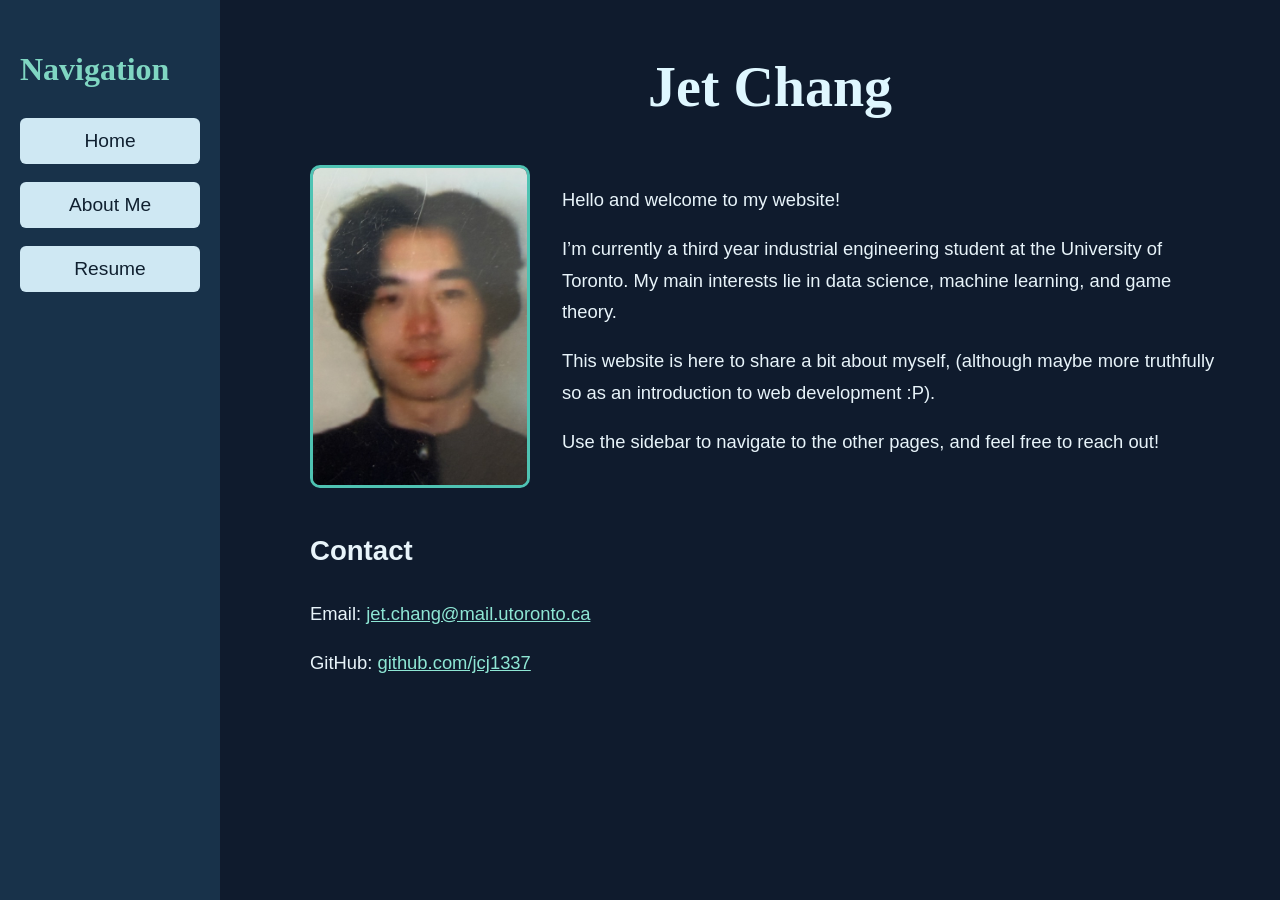
==== index.html @ d9544628 "new" ====
<!DOCTYPE html>
<html lang="en">
<head>
  <meta charset="UTF-8" />
  <meta name="viewport" content="width=device-width, initial-scale=1.0" />
  <title>Home | Jet Chang</title>
  <link rel="stylesheet" href="style.css" />
</head>
<body>
  <div class="sidebar">
    <h1>Navigation</h1>
    <a href="index.html">Home</a>
    <a href="about.html">About Me</a>
    <a href="resume.pdf" download>Resume</a>
  </div>

  <div class="content">
    <h1 class="title">Jet Chang</h1>

    <div class="home-intro">
      <img src="images/profile.png" alt="Profile photo" class="profile-image" />

      <div class="home-text">
        <p>Hello and welcome to my website!</p>

        <p>
          I’m currently a third year industrial engineering student at the University
          of Toronto. My main interests lie in data science, machine learning, and game theory.
        </p>

        <p>
          This website is here to share a bit about myself, (although maybe more truthfully so as an introduction to web development :P).
        </p>

        <p>
          Use the sidebar to navigate to the other pages, and feel free to reach out!
        </p>
      </div>
    </div>

    <h2>Contact</h2>
    <p>Email: <a href="mailto:jet.chang@mail.utoronto.ca">jet.chang@mail.utoronto.ca</a></p>
    <p>GitHub: <a href="https://github.com/jcj1337" target="_blank">github.com/jcj1337</a></p>
  </div>
</body>
</html>
---- style.css ----
body {
  margin: 0;
  background-color: #0f1b2d;
  color: #e8f4fa;
  font-family: Georgia, sans-serif;
}

.sidebar {
  position: fixed;
  left: 0;
  top: 0;
  width: 220px;
  height: 100vh;
  background-color: #18324a;
  padding: 30px 20px;
  box-sizing: border-box;
}

.sidebar h1 {
  color: #7fd6c2;
  font-family: Georgia, serif;
  font-size: 2rem;
  margin-bottom: 30px;
}

.sidebar a {
  display: block;
  text-decoration: none;
  color: #102030;
  background-color: #cfe8f3;
  padding: 12px;
  margin-bottom: 18px;
  text-align: center;
  font-size: 1.2rem;
  border-radius: 6px;
  transition: 0.2s ease;
}

.sidebar a:hover {
  background-color: #a9dccc;
}

.content {
  margin-left: 260px;
  padding: 40px 50px;
  max-width: 950px;
  font-size: 1.15rem;
  line-height: 1.7;
}

.title {
  text-align: center;
  font-family: Georgia, serif;
  font-size: 3.5rem;
  margin-top: 0;
  margin-bottom: 30px;
  color: #dff7ff;
}

.intro {
  margin-bottom: 28px;
}

.about-section {
  margin-bottom: 50px;
}

.about-section h2 {
  font-family: Georgia, serif;
  font-size: 2.2rem;
  margin-top: 50px;
  margin-bottom: 16px;
  color: #7fd6c2;
}

.about-section p {
  margin-bottom: 22px;
}

.about-image {
  float: right;
  width: 35%;
  max-width: 420px;
  margin: 10px 0 24px 36px;
  border: 3px solid #4fc3b3;
  border-radius: 6px;
  box-sizing: border-box;
}

.highlight-text {
  font-weight: bold;
  color: #7fc9ff;
}
.about-page::after {
  content: "";
  display: block;
  clear: both;
}

ol {
  margin-top: 20px;
  margin-bottom: 28px;
  padding-left: 32px;
}

ol li {
  margin-bottom: 18px;
  line-height: 1.6;
}

.content a {
  color: #8ee6d4;
}

.content a:hover {
  color: #c8fff4;
  text-decoration: underline;
}

.home-intro {
  display: flex;
  align-items: flex-start;
  gap: 32px;
  margin-bottom: 40px;
}

.profile-image {
  width: 220px;
  height: auto;
  border: 3px solid #4fc3b3;
  border-radius: 10px;
  box-sizing: border-box;
  flex-shrink: 0;
}
.home-text {
  flex: 1;
}
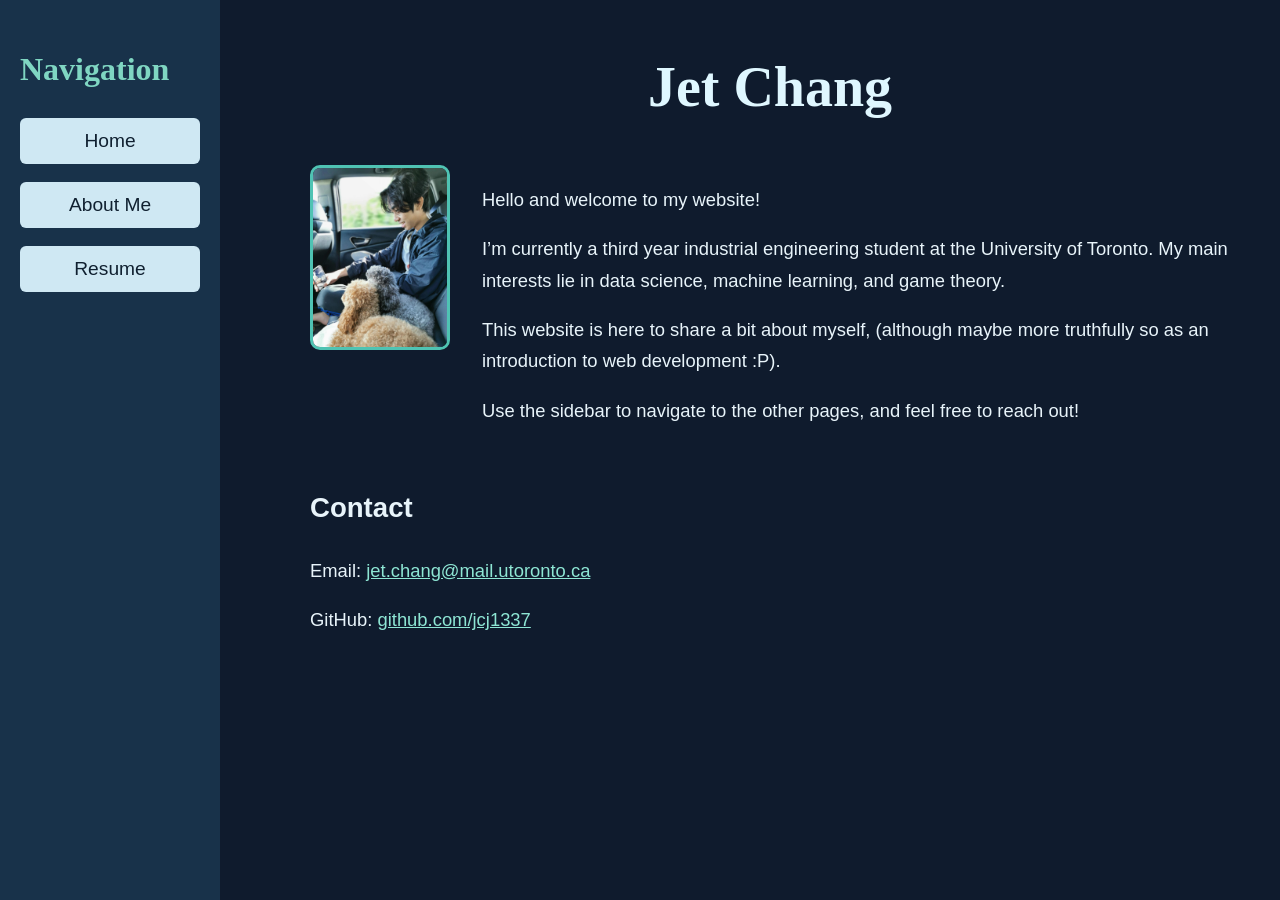
==== commit 2afe7f9a: "new2" ====
--- a/index.html
+++ b/index.html
@@ -18,7 +18,7 @@
     <h1 class="title">Jet Chang</h1>
 
     <div class="home-intro">
-      <img src="images/profile.png" alt="Profile photo" class="profile-image" />
+      <img src="images/profile2.jpg" alt="Profile photo" class="profile-image" />
 
       <div class="home-text">
         <p>Hello and welcome to my website!</p>
--- a/style.css
+++ b/style.css
@@ -79,7 +79,7 @@
 
 .about-image {
   float: right;
-  width: 35%;
+  width: 70%;
   max-width: 420px;
   margin: 10px 0 24px 36px;
   border: 3px solid #4fc3b3;
@@ -125,7 +125,7 @@
 }
 
 .profile-image {
-  width: 220px;
+  width: 140px;
   height: auto;
   border: 3px solid #4fc3b3;
   border-radius: 10px;
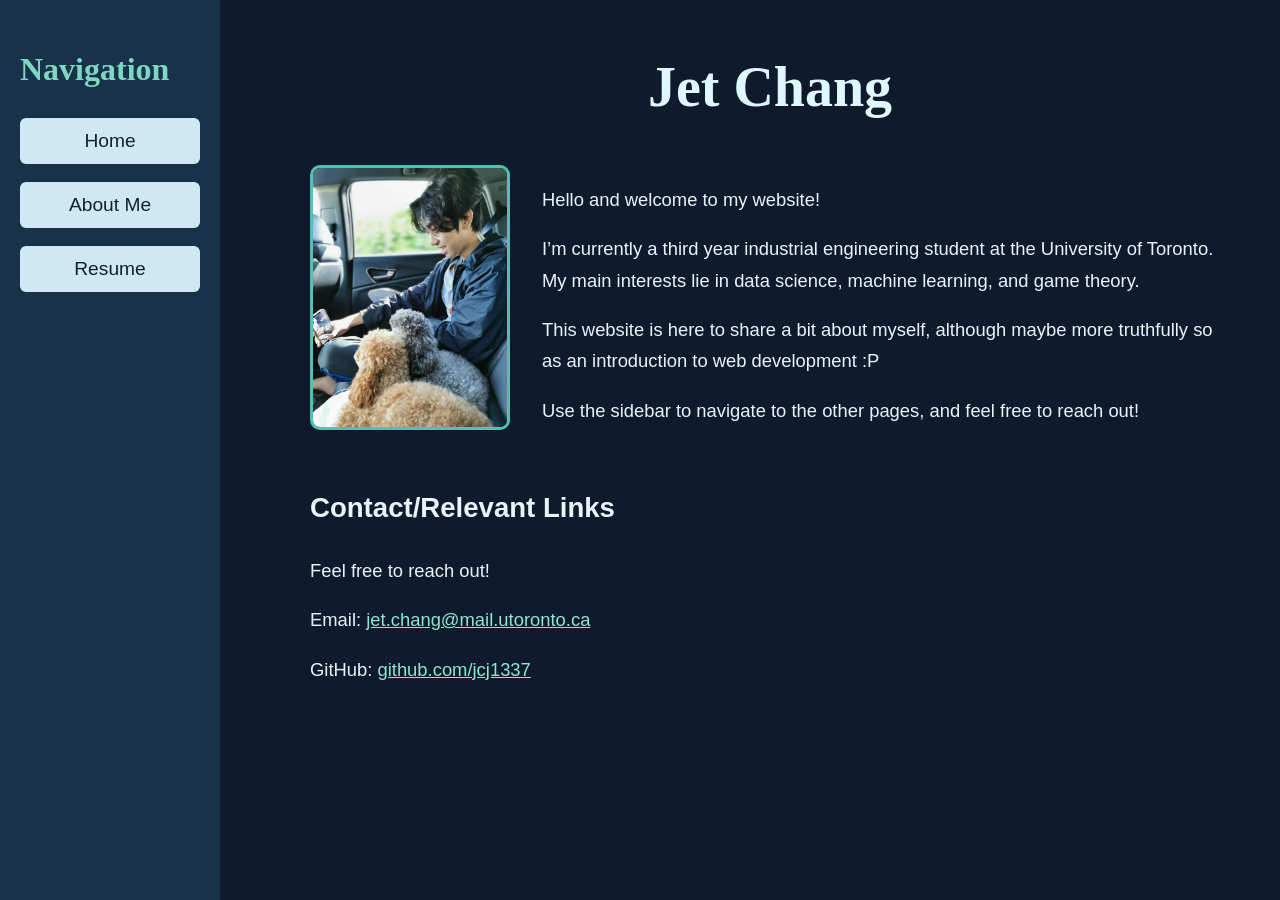
==== commit 25551d06: "fix463465" ====
--- a/index.html
+++ b/index.html
@@ -29,7 +29,7 @@
         </p>
 
         <p>
-          This website is here to share a bit about myself, (although maybe more truthfully so as an introduction to web development :P).
+          This website is here to share a bit about myself, although maybe more truthfully so as an introduction to web development :P
         </p>
 
         <p>
@@ -38,7 +38,9 @@
       </div>
     </div>
 
-    <h2>Contact</h2>
+    <h2>Contact/Relevant Links</h2>
+    <p>Feel free to reach out!</p>
+
     <p>Email: <a href="mailto:jet.chang@mail.utoronto.ca">jet.chang@mail.utoronto.ca</a></p>
     <p>GitHub: <a href="https://github.com/jcj1337" target="_blank">github.com/jcj1337</a></p>
   </div>
--- a/style.css
+++ b/style.css
@@ -125,7 +125,7 @@
 }
 
 .profile-image {
-  width: 140px;
+  width: 200px;
   height: auto;
   border: 3px solid #4fc3b3;
   border-radius: 10px;
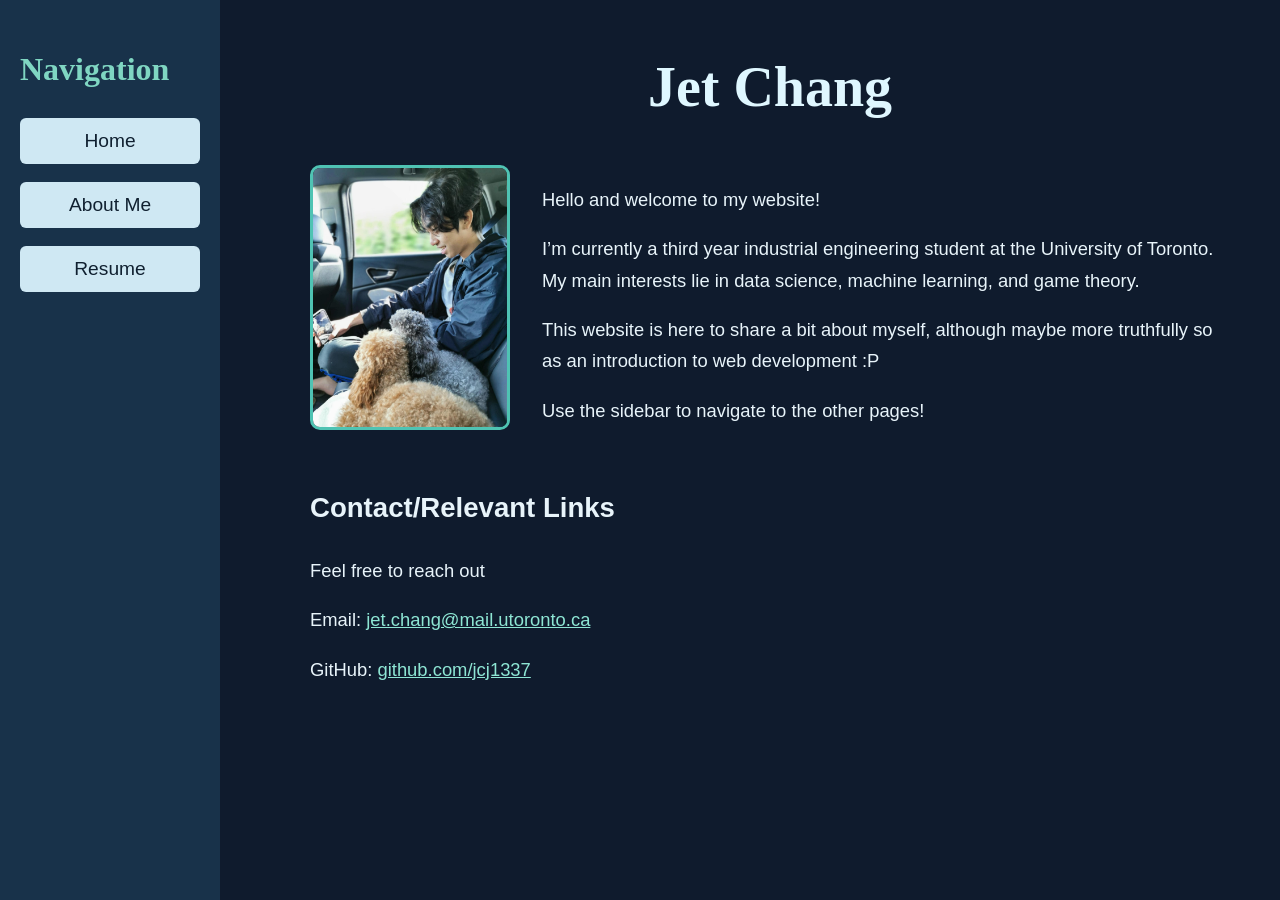
==== commit da9fde5b: "fasodifoapsdf12" ====
--- a/index.html
+++ b/index.html
@@ -33,13 +33,13 @@
         </p>
 
         <p>
-          Use the sidebar to navigate to the other pages, and feel free to reach out!
+          Use the sidebar to navigate to the other pages!
         </p>
       </div>
     </div>
 
     <h2>Contact/Relevant Links</h2>
-    <p>Feel free to reach out!</p>
+    <p>Feel free to reach out</p>
 
     <p>Email: <a href="mailto:jet.chang@mail.utoronto.ca">jet.chang@mail.utoronto.ca</a></p>
     <p>GitHub: <a href="https://github.com/jcj1337" target="_blank">github.com/jcj1337</a></p>
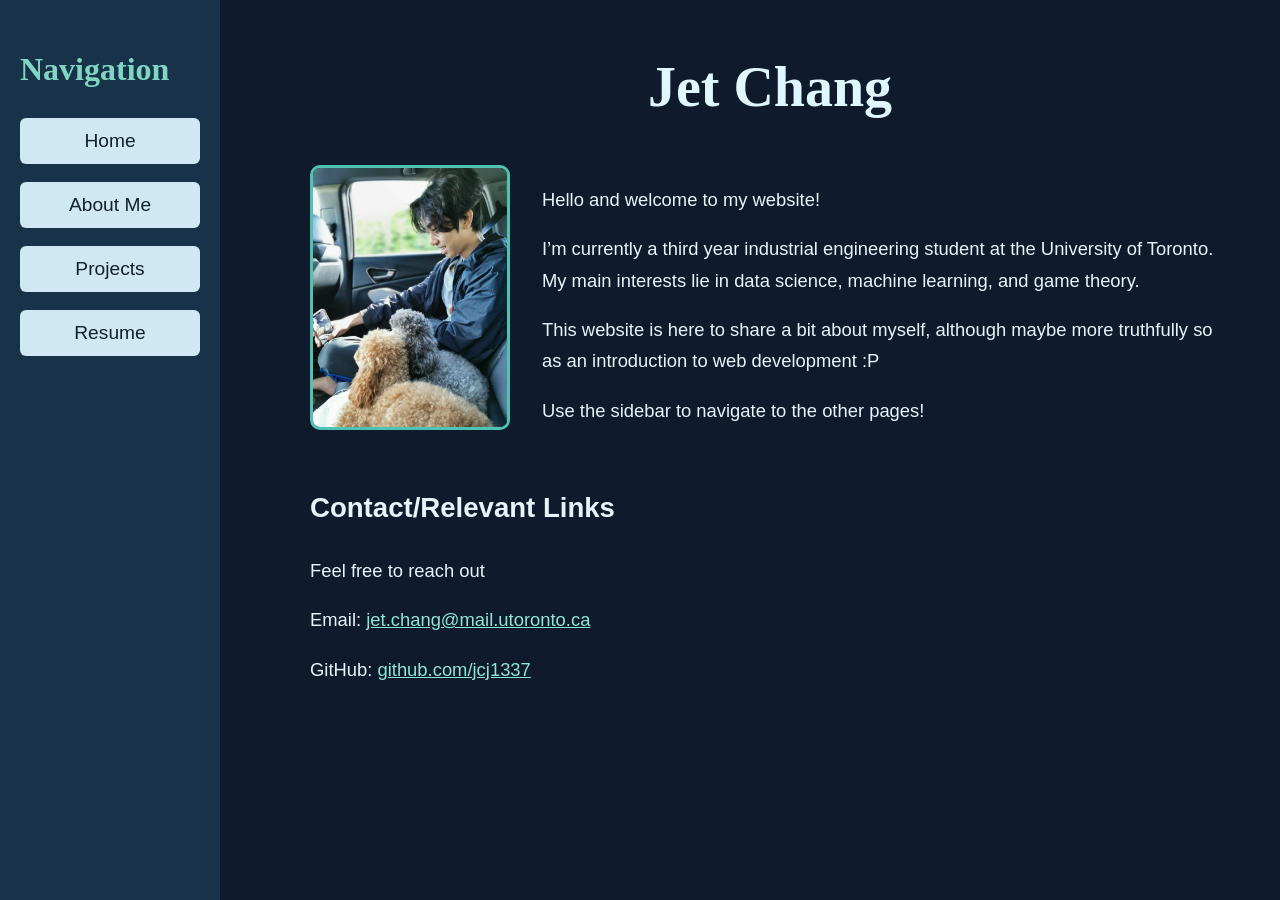
==== commit d7970bc3: "new section" ====
--- a/index.html
+++ b/index.html
@@ -11,6 +11,7 @@
     <h1>Navigation</h1>
     <a href="index.html">Home</a>
     <a href="about.html">About Me</a>
+    <a href="projects.html">Projects</a>
     <a href="resume.pdf" download>Resume</a>
   </div>
 
--- a/style.css
+++ b/style.css
@@ -134,4 +134,167 @@
 }
 .home-text {
   flex: 1;
-}+}
+
+/* ---------- Projects page ---------- */
+
+.project-card {
+  background-color: #16293f;
+  border: 1px solid #24405c;
+  border-radius: 8px;
+  padding: 28px 32px;
+  margin-bottom: 48px;
+  transition: 0.2s ease;
+}
+
+.project-card:hover {
+  border-color: #4fc3b3;
+}
+
+.project-header h2 {
+  font-family: Georgia, serif;
+  font-size: 2.2rem;
+  margin: 0 0 10px;
+  color: #7fd6c2;
+}
+
+.project-tagline {
+  margin: 0 0 22px;
+  padding-bottom: 20px;
+  border-bottom: 1px solid #24405c;
+  font-style: italic;
+  color: #b6cfdd;
+}
+
+.project-body {
+  display: block;
+}
+
+.project-media {
+  max-width: 720px;
+  margin: 0 auto 28px;
+}
+
+.project-media img {
+  display: block;
+  width: 100%;
+  height: auto;
+  border: 3px solid #4fc3b3;
+  border-radius: 6px;
+  box-sizing: border-box;
+}
+
+.project-media figcaption {
+  margin-top: 10px;
+  font-size: 0.85rem;
+  line-height: 1.4;
+  text-align: center;
+  color: #8aa7bd;
+}
+
+.project-text p {
+  margin-top: 0;
+  margin-bottom: 22px;
+}
+
+.project-highlights {
+  margin: 0 0 22px;
+  padding-left: 24px;
+}
+
+.project-highlights li {
+  margin-bottom: 8px;
+}
+
+.tech-tags {
+  list-style: none;
+  display: flex;
+  flex-wrap: wrap;
+  gap: 8px;
+  margin: 0 0 24px;
+  padding: 0;
+}
+
+.tech-tags li {
+  background-color: #203c56;
+  border: 1px solid #2f5f7a;
+  border-radius: 999px;
+  padding: 4px 14px;
+  font-size: 0.9rem;
+  color: #cfe8f3;
+}
+
+.project-links {
+  display: flex;
+  flex-wrap: wrap;
+  gap: 14px;
+}
+
+.content a.project-button {
+  display: inline-block;
+  text-decoration: none;
+  color: #102030;
+  background-color: #cfe8f3;
+  padding: 10px 20px;
+  border-radius: 6px;
+  font-size: 1rem;
+  transition: 0.2s ease;
+}
+
+.content a.project-button:hover {
+  background-color: #a9dccc;
+  text-decoration: none;
+}
+
+/* ---------- Responsive ---------- */
+
+@media (max-width: 800px) {
+  .sidebar {
+    position: static;
+    width: 100%;
+    height: auto;
+    padding: 20px;
+  }
+
+  .sidebar h1 {
+    font-size: 1.6rem;
+    margin-bottom: 16px;
+  }
+
+  .sidebar a {
+    margin-bottom: 10px;
+  }
+
+  .content {
+    margin-left: 0;
+    padding: 30px 20px;
+    font-size: 1.05rem;
+  }
+
+  .title {
+    font-size: 2.4rem;
+  }
+
+  .home-intro {
+    flex-direction: column;
+    align-items: center;
+  }
+
+  .about-image {
+    float: none;
+    width: 100%;
+    margin: 10px 0 24px 0;
+  }
+
+  .about-section h2 {
+    font-size: 1.8rem;
+  }
+
+  .project-card {
+    padding: 22px 20px;
+  }
+
+  .project-header h2 {
+    font-size: 1.7rem;
+  }
+}
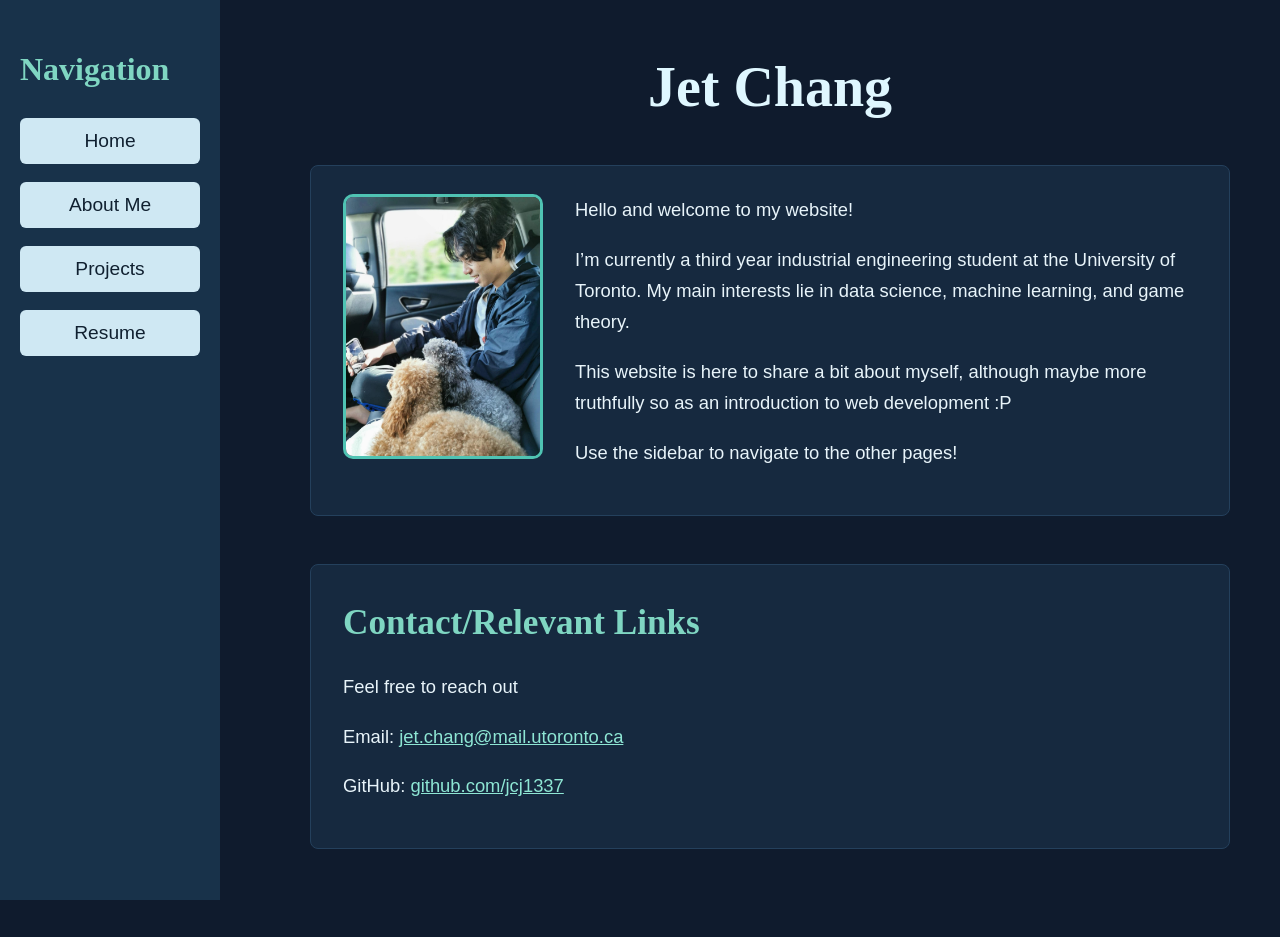
==== commit e19fb90c: "cleaned 3" ====
--- a/index.html
+++ b/index.html
@@ -18,32 +18,36 @@
   <div class="content">
     <h1 class="title">Jet Chang</h1>
 
-    <div class="home-intro">
-      <img src="images/profile2.jpg" alt="Profile photo" class="profile-image" />
+    <section class="card">
+      <div class="home-intro">
+        <img src="images/profile2.jpg" alt="Profile photo" class="profile-image" />
 
-      <div class="home-text">
-        <p>Hello and welcome to my website!</p>
+        <div class="home-text">
+          <p>Hello and welcome to my website!</p>
 
-        <p>
-          I’m currently a third year industrial engineering student at the University
-          of Toronto. My main interests lie in data science, machine learning, and game theory.
-        </p>
+          <p>
+            I’m currently a third year industrial engineering student at the University
+            of Toronto. My main interests lie in data science, machine learning, and game theory.
+          </p>
 
-        <p>
-          This website is here to share a bit about myself, although maybe more truthfully so as an introduction to web development :P
-        </p>
+          <p>
+            This website is here to share a bit about myself, although maybe more truthfully so as an introduction to web development :P
+          </p>
 
-        <p>
-          Use the sidebar to navigate to the other pages!
-        </p>
+          <p>
+            Use the sidebar to navigate to the other pages!
+          </p>
+        </div>
       </div>
-    </div>
+    </section>
 
-    <h2>Contact/Relevant Links</h2>
-    <p>Feel free to reach out</p>
+    <section class="card">
+      <h2>Contact/Relevant Links</h2>
+      <p>Feel free to reach out</p>
 
-    <p>Email: <a href="mailto:jet.chang@mail.utoronto.ca">jet.chang@mail.utoronto.ca</a></p>
-    <p>GitHub: <a href="https://github.com/jcj1337" target="_blank">github.com/jcj1337</a></p>
+      <p>Email: <a href="mailto:jet.chang@mail.utoronto.ca">jet.chang@mail.utoronto.ca</a></p>
+      <p>GitHub: <a href="https://github.com/jcj1337" target="_blank">github.com/jcj1337</a></p>
+    </section>
   </div>
 </body>
 </html>
--- a/style.css
+++ b/style.css
@@ -61,15 +61,26 @@
   margin-bottom: 28px;
 }
 
-.about-section {
-  margin-bottom: 50px;
-}
-
-.about-section h2 {
+/* ---------- Content cards ---------- */
+
+.card {
+  background-color: #16293f;
+  border: 1px solid #24405c;
+  border-radius: 8px;
+  padding: 28px 32px;
+  margin-bottom: 48px;
+  display: flow-root;
+  transition: 0.2s ease;
+}
+
+.card:hover {
+  border-color: #4fc3b3;
+}
+
+.card h2 {
   font-family: Georgia, serif;
   font-size: 2.2rem;
-  margin-top: 50px;
-  margin-bottom: 16px;
+  margin: 0 0 16px;
   color: #7fd6c2;
 }
 
@@ -121,7 +132,6 @@
   display: flex;
   align-items: flex-start;
   gap: 32px;
-  margin-bottom: 40px;
 }
 
 .profile-image {
@@ -136,26 +146,20 @@
   flex: 1;
 }
 
+.home-text p:first-child {
+  margin-top: 0;
+}
+
 /* ---------- Projects page ---------- */
 
-.project-card {
-  background-color: #16293f;
-  border: 1px solid #24405c;
-  border-radius: 8px;
-  padding: 28px 32px;
-  margin-bottom: 48px;
-  transition: 0.2s ease;
-}
-
-.project-card:hover {
-  border-color: #4fc3b3;
-}
-
 .project-header h2 {
-  font-family: Georgia, serif;
-  font-size: 2.2rem;
   margin: 0 0 10px;
-  color: #7fd6c2;
+}
+
+/* secondary / muted text - subdued from the #e8f4fa body color */
+.project-tagline,
+.figure-caption {
+  color: #8aa7bd;
 }
 
 .project-tagline {
@@ -163,7 +167,6 @@
   padding-bottom: 20px;
   border-bottom: 1px solid #24405c;
   font-style: italic;
-  color: #b6cfdd;
 }
 
 .project-body {
@@ -184,12 +187,12 @@
   box-sizing: border-box;
 }
 
-.project-media figcaption {
-  margin-top: 10px;
+.figure-caption {
+  margin-top: 14px;
   font-size: 0.85rem;
   line-height: 1.4;
+  font-style: italic;
   text-align: center;
-  color: #8aa7bd;
 }
 
 .project-text p {
@@ -286,15 +289,11 @@
     margin: 10px 0 24px 0;
   }
 
-  .about-section h2 {
+  .card h2 {
     font-size: 1.8rem;
   }
 
-  .project-card {
+  .card {
     padding: 22px 20px;
   }
-
-  .project-header h2 {
-    font-size: 1.7rem;
-  }
-}
+}
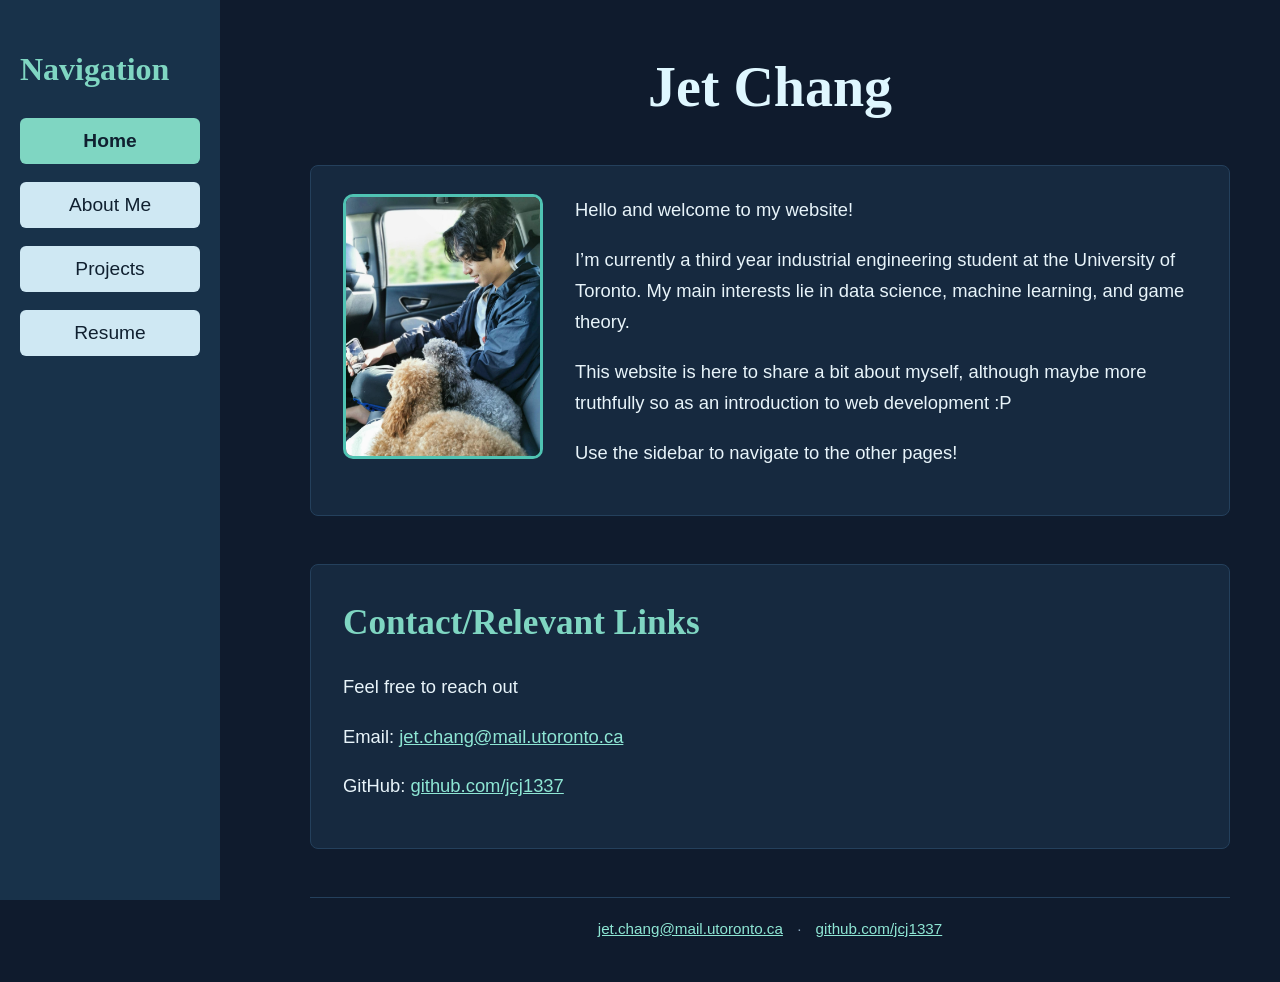
==== commit 5fe9580b: "Add TCGracker case study page and site-wide touches - New tcgracker.html: overview, feature grid, sc" ====
--- a/index.html
+++ b/index.html
@@ -9,10 +9,10 @@
 <body>
   <div class="sidebar">
     <h1>Navigation</h1>
-    <a href="index.html">Home</a>
+    <a href="index.html" class="active">Home</a>
     <a href="about.html">About Me</a>
     <a href="projects.html">Projects</a>
-    <a href="resume.pdf" download>Resume</a>
+    <a href="resume.pdf" target="_blank" rel="noopener">Resume</a>
   </div>
 
   <div class="content">
@@ -48,6 +48,12 @@
       <p>Email: <a href="mailto:jet.chang@mail.utoronto.ca">jet.chang@mail.utoronto.ca</a></p>
       <p>GitHub: <a href="https://github.com/jcj1337" target="_blank">github.com/jcj1337</a></p>
     </section>
+
+    <footer class="site-footer">
+      <a href="mailto:jet.chang@mail.utoronto.ca">jet.chang@mail.utoronto.ca</a>
+      <span aria-hidden="true">&middot;</span>
+      <a href="https://github.com/jcj1337" target="_blank" rel="noopener">github.com/jcj1337</a>
+    </footer>
   </div>
 </body>
 </html>
--- a/style.css
+++ b/style.css
@@ -297,3 +297,330 @@
     padding: 22px 20px;
   }
 }
+
+/* ---------- Case study page (TCGracker) ---------- */
+
+.breadcrumb {
+  margin: 0 0 18px;
+  font-size: 1rem;
+}
+
+.case-hero {
+  margin-bottom: 36px;
+}
+
+.case-title {
+  margin-bottom: 6px;
+}
+
+.case-subtitle {
+  text-align: center;
+  color: #8aa7bd;
+  font-style: italic;
+  font-size: 1.25rem;
+  margin: 0 0 26px;
+}
+
+.case-lede {
+  max-width: 780px;
+  margin: 0 auto 22px;
+  text-align: center;
+}
+
+.case-hero .tech-tags {
+  justify-content: center;
+}
+
+.private-note {
+  text-align: center;
+  color: #8aa7bd;
+  font-size: 0.95rem;
+  margin: 0;
+}
+
+.badge {
+  display: inline-block;
+  background-color: #203c56;
+  border: 1px solid #4fc3b3;
+  color: #cfe8f3;
+  border-radius: 999px;
+  padding: 2px 12px;
+  font-size: 0.8rem;
+  letter-spacing: 0.03em;
+  text-transform: uppercase;
+  margin-right: 8px;
+  vertical-align: middle;
+}
+
+.case-study h3 {
+  font-family: Georgia, serif;
+  font-size: 1.25rem;
+  color: #cfe8f3;
+  margin: 0 0 8px;
+}
+
+.case-study .card p:last-child {
+  margin-bottom: 0;
+}
+
+.project-media.wide {
+  max-width: 100%;
+}
+
+.feature-grid {
+  display: grid;
+  grid-template-columns: repeat(2, minmax(0, 1fr));
+  gap: 18px;
+}
+
+.feature {
+  background-color: #12213400;
+  border: 1px solid #24405c;
+  border-radius: 8px;
+  padding: 18px 20px;
+}
+
+.feature h3 {
+  color: #7fd6c2;
+  font-size: 1.15rem;
+}
+
+.feature p {
+  margin: 0;
+  font-size: 1rem;
+  line-height: 1.6;
+}
+
+.shot-grid {
+  display: grid;
+  grid-template-columns: repeat(2, minmax(0, 1fr));
+  gap: 24px;
+  margin-bottom: 8px;
+}
+
+.shot-grid .project-media {
+  max-width: 100%;
+  margin: 0 0 20px;
+}
+
+.placeholder-box {
+  border: 3px dashed #4fc3b3;
+  border-radius: 6px;
+  padding: 40px 32px;
+  text-align: center;
+  color: #8aa7bd;
+  font-size: 1rem;
+  line-height: 1.6;
+}
+
+.placeholder-box p {
+  margin: 0 auto;
+  max-width: 560px;
+}
+
+.placeholder-title {
+  color: #dff7ff;
+  font-size: 1.2rem;
+  margin-bottom: 10px !important;
+}
+
+.metric-grid {
+  display: grid;
+  grid-template-columns: repeat(4, minmax(0, 1fr));
+  gap: 16px;
+  margin-bottom: 20px;
+}
+
+.metric {
+  border: 1px solid #24405c;
+  border-radius: 8px;
+  padding: 20px 16px;
+  text-align: center;
+}
+
+.metric-value {
+  font-family: Georgia, serif;
+  font-size: 2.4rem;
+  color: #7fd6c2;
+  margin: 0 0 6px;
+  line-height: 1.1;
+}
+
+.metric-label {
+  margin: 0;
+  font-size: 0.95rem;
+  line-height: 1.45;
+  color: #cfe8f3;
+}
+
+.metric-footnote {
+  color: #8aa7bd;
+  font-size: 0.9rem;
+  line-height: 1.55;
+  margin: 0;
+}
+
+.arch-flow {
+  display: grid;
+  grid-template-columns: 1fr 22px 1fr 22px 1fr;
+  grid-auto-rows: auto;
+  align-items: center;
+  gap: 12px 8px;
+  margin: 24px 0 26px;
+}
+
+.arch-node {
+  background-color: #203c56;
+  border: 1px solid #4fc3b3;
+  border-radius: 8px;
+  padding: 14px 14px;
+  min-height: 96px;
+  box-sizing: border-box;
+}
+
+.arch-title {
+  color: #dff7ff;
+  font-weight: bold;
+  margin: 0 0 6px;
+  font-size: 1rem;
+}
+
+.arch-desc {
+  margin: 0;
+  color: #cfe8f3;
+  font-size: 0.85rem;
+  line-height: 1.45;
+}
+
+.arch-arrow {
+  width: 0;
+  height: 0;
+  margin: 0 auto;
+  border-top: 9px solid transparent;
+  border-bottom: 9px solid transparent;
+  border-left: 12px solid #7fd6c2;
+}
+
+/* the third arrow wraps to the next row: render it as a down-arrow spanning the row */
+.arch-arrow:nth-of-type(6) {
+  grid-column: 1 / -1;
+  border-left: 9px solid transparent;
+  border-right: 9px solid transparent;
+  border-top: 12px solid #7fd6c2;
+  border-bottom: 0;
+}
+
+.arch-notes {
+  margin-top: 0;
+}
+
+.arch-notes li {
+  font-size: 1rem;
+  margin-bottom: 10px;
+}
+
+.two-col {
+  display: grid;
+  grid-template-columns: repeat(2, minmax(0, 1fr));
+  gap: 28px;
+  margin-bottom: 22px;
+}
+
+.pipeline {
+  margin: 0;
+  padding-left: 24px;
+}
+
+.pipeline li {
+  font-size: 1rem;
+  line-height: 1.55;
+  margin-bottom: 10px;
+}
+
+.pipeline strong {
+  color: #7fc9ff;
+}
+
+.callout {
+  border-left: 3px solid #4fc3b3;
+  padding: 6px 0 6px 18px;
+  color: #cfe8f3;
+  margin: 0;
+}
+
+.decision {
+  padding: 16px 0;
+  border-top: 1px solid #24405c;
+}
+
+.decision:first-of-type {
+  border-top: 0;
+  padding-top: 0;
+}
+
+.decision p {
+  margin: 0;
+  font-size: 1.05rem;
+}
+
+@media (max-width: 800px) {
+  .feature-grid,
+  .shot-grid,
+  .two-col {
+    grid-template-columns: 1fr;
+  }
+
+  .metric-grid {
+    grid-template-columns: repeat(2, minmax(0, 1fr));
+  }
+
+  .arch-flow {
+    grid-template-columns: 1fr;
+    gap: 10px;
+  }
+
+  .arch-arrow,
+  .arch-arrow:nth-of-type(6) {
+    grid-column: auto;
+    border-left: 9px solid transparent;
+    border-right: 9px solid transparent;
+    border-top: 12px solid #7fd6c2;
+    border-bottom: 0;
+  }
+
+  .arch-node {
+    min-height: 0;
+  }
+}
+
+.private-inline {
+  align-self: center;
+  color: #8aa7bd;
+  font-size: 0.95rem;
+  font-style: italic;
+}
+
+.page-end {
+  justify-content: center;
+  margin-bottom: 24px;
+}
+
+/* ---------- Site-wide touches ---------- */
+
+.sidebar a.active {
+  background-color: #7fd6c2;
+  font-weight: bold;
+}
+
+.site-footer {
+  margin-top: 48px;
+  padding-top: 18px;
+  border-top: 1px solid #24405c;
+  color: #8aa7bd;
+  font-size: 0.95rem;
+  text-align: center;
+}
+
+.site-footer span {
+  margin: 0 10px;
+}
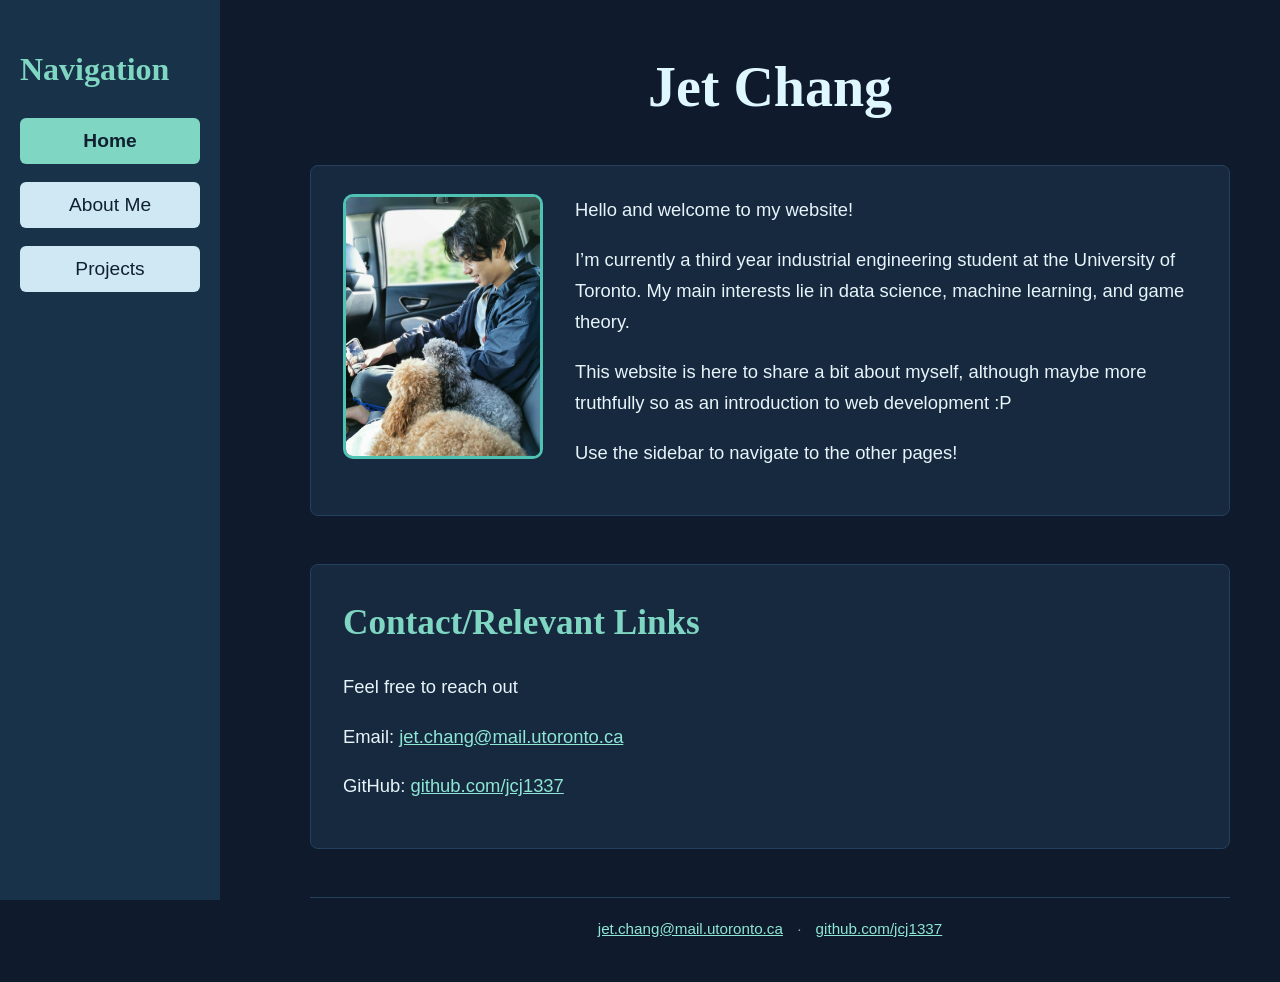
==== commit 29f36512: "Remove the resume from the site Deletes resume.pdf and the sidebar link on every page.  Co-Authored-" ====
--- a/index.html
+++ b/index.html
@@ -12,7 +12,6 @@
     <a href="index.html" class="active">Home</a>
     <a href="about.html">About Me</a>
     <a href="projects.html">Projects</a>
-    <a href="resume.pdf" target="_blank" rel="noopener">Resume</a>
   </div>
 
   <div class="content">
--- a/style.css
+++ b/style.css
@@ -624,3 +624,29 @@
 .site-footer span {
   margin: 0 10px;
 }
+
+/* A portrait photo set into a text section, wrapped by the prose. */
+.section-photo {
+  float: right;
+  width: 42%;
+  max-width: 260px;
+  margin: 4px 0 20px 32px;
+}
+
+.section-photo img {
+  display: block;
+  width: 100%;
+  height: auto;
+  border: 3px solid #4fc3b3;
+  border-radius: 6px;
+  box-sizing: border-box;
+}
+
+@media (max-width: 800px) {
+  .section-photo {
+    float: none;
+    width: 100%;
+    max-width: 100%;
+    margin: 0 0 22px;
+  }
+}
